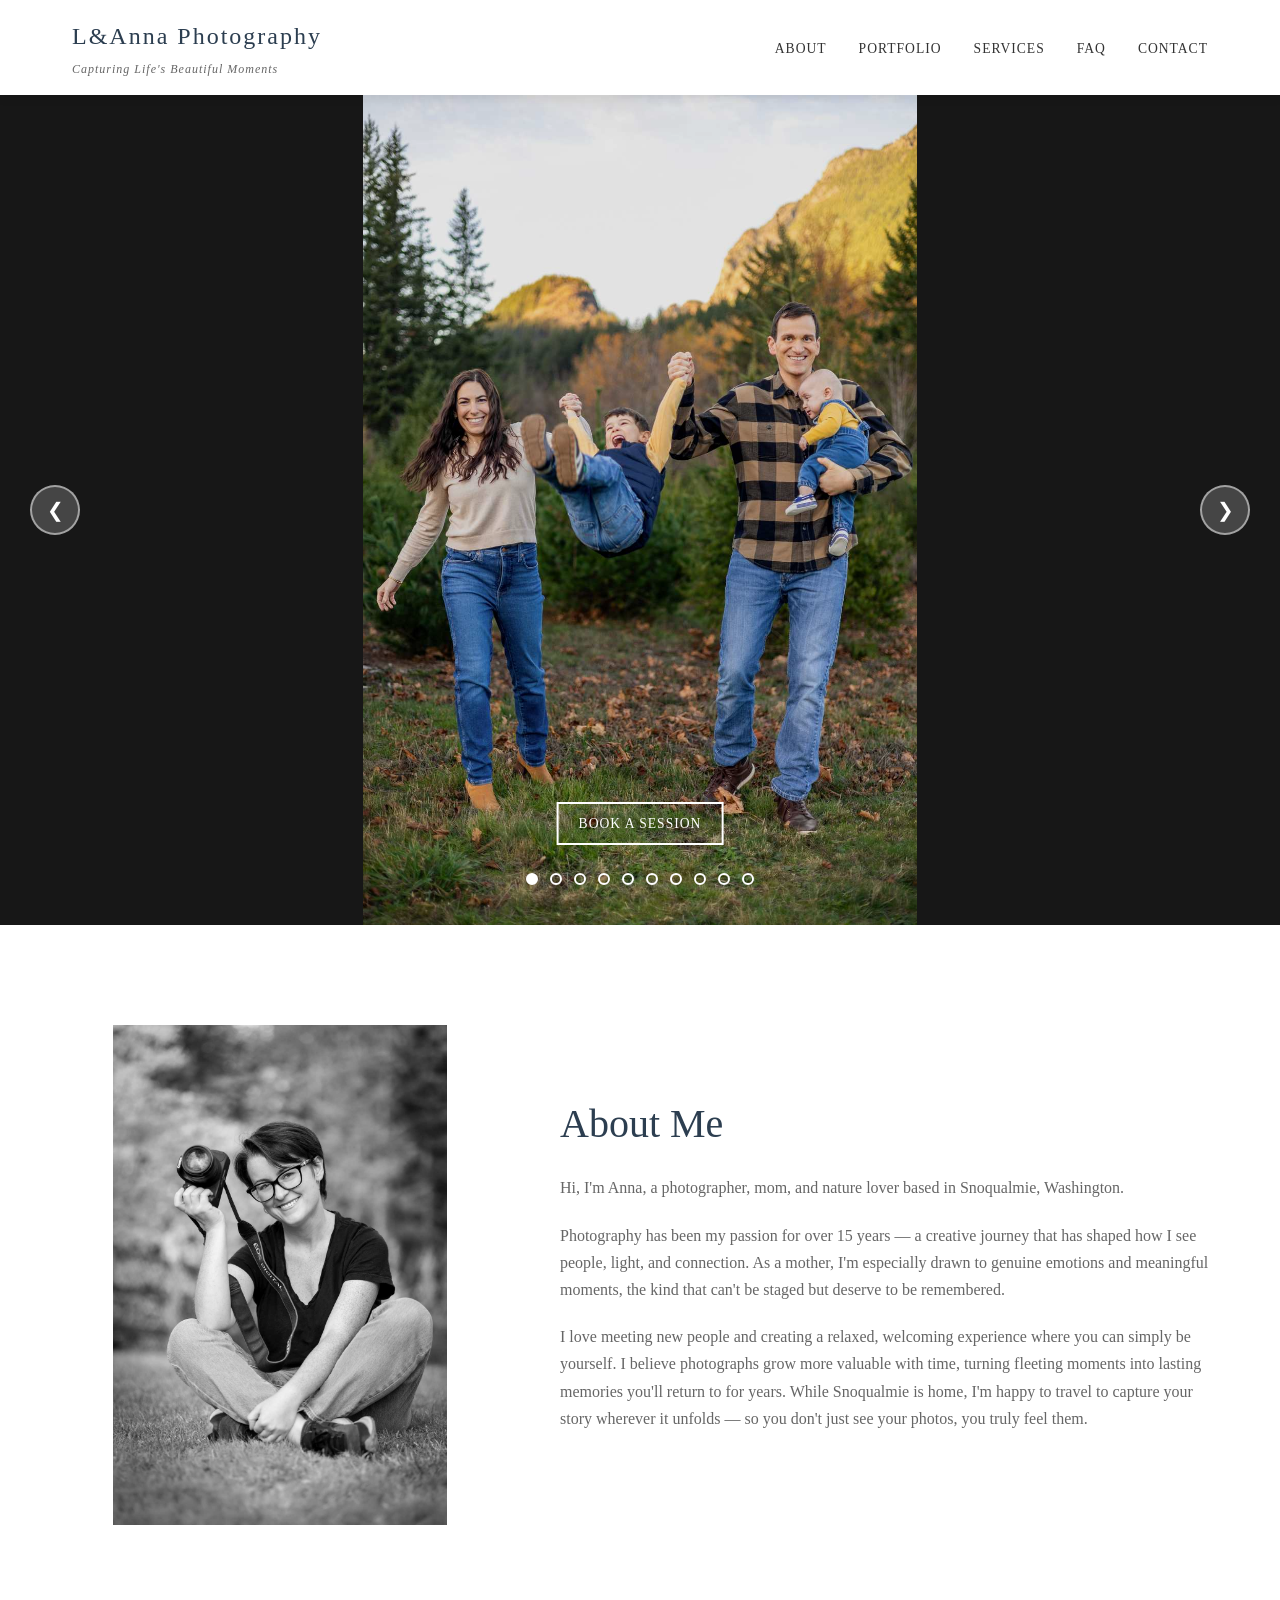
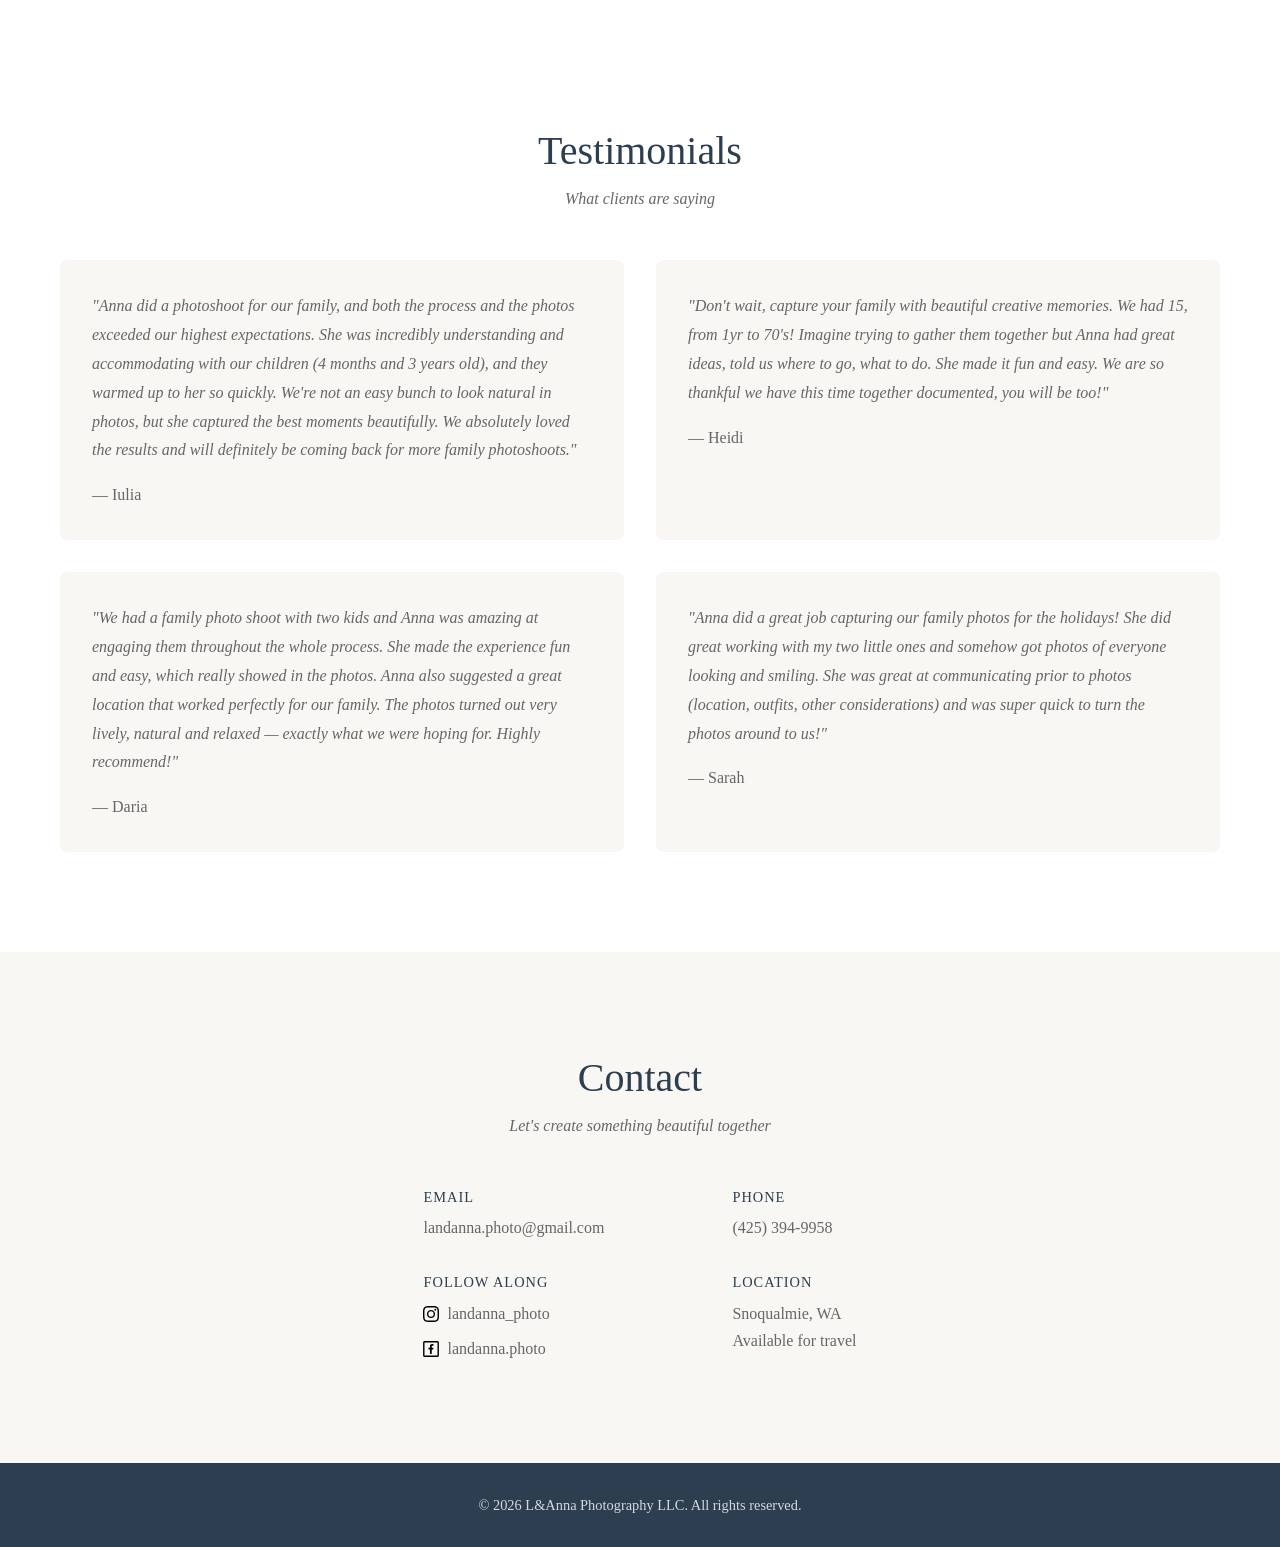
==== index.html @ 21dc5ae5 "Initial commit" ====
<!DOCTYPE html>
<html lang="en">

<head>
    <meta charset="UTF-8">
    <meta name="viewport" content="width=device-width, initial-scale=1.0">
    <title>L&Anna Photography</title>
    <link rel="stylesheet" href="styles.css">

    <meta name="description" content="L&Anna Photography specializes in capturing genuine moments and emotions through timeless portraits and event photography. Based in Snoqualmie, WA, we create a relaxed and enjoyable experience for families, couples, and individuals. Book your session today to preserve your most cherished memories with beautiful, high-quality images.">
    <meta property="og:title" content="L&Anna Photography">
    <meta property="og:description" content="Capture genuine moments and emotions through timeless portraits and event photography.">
    <meta property="og:image" content="https://www.landannaphoto.com/images/og-image.jpg">
    <meta property="og:url" content="https://www.landannaphoto.com/">
    <meta property="og:type" content="website">
</head>

<body>
    <header class="header">
        <nav class="nav">
            <div class="logo-container">
                <a href="/" class="logo">L&Anna Photography</a>
                <span class="logo-tagline">Capturing Life's Beautiful Moments</span>
            </div>
            <input type="checkbox" id="nav-toggle" class="nav-toggle">
            <label for="nav-toggle" class="nav-toggle-label">
                <span></span>
            </label>
            <ul class="nav-links">
                <li><a href="#about">About</a></li>
                <li class="has-dropdown">
                    <a href="portfolio.html">Portfolio</a>
                    <ul class="dropdown">
                        <li><a href="portfolio.html#portrait">Portrait</a></li>
                        <li><a href="portfolio.html#event">Event</a></li>
                    </ul>
                </li>
                <li><a href="services.html">Services</a></li>
                <li><a href="faq.html">FAQ</a></li>
                <li><a href="#contact">Contact</a></li>
            </ul>
        </nav>
    </header>

    <main>
        <!-- Hero Carousel Section -->
        <section class="hero">
            <div class="hero-carousel">
                <div class="hero-slide active">
                    <img src="images/carousel/carousel-010.jpg" alt="Photography">
                </div>
                <div class="hero-slide">
                    <img src="images/carousel/carousel-020.jpg" alt="Photography">
                </div>
                <div class="hero-slide">
                    <img src="images/carousel/carousel-030.jpg" alt="Photography">
                </div>
                <div class="hero-slide">
                    <img src="images/carousel/carousel-040.jpg" alt="Photography">
                </div>
                <div class="hero-slide">
                    <img src="images/carousel/carousel-050.jpg" alt="Photography">
                </div>
                <div class="hero-slide">
                    <img src="images/carousel/carousel-060.jpg" alt="Photography">
                </div>
                <div class="hero-slide">
                    <img src="images/carousel/carousel-070.jpg" alt="Photography">
                </div>
                <div class="hero-slide">
                    <img src="images/carousel/carousel-080.jpg" alt="Photography">
                </div>
                <div class="hero-slide">
                    <img src="images/carousel/carousel-090.jpg" alt="Photography">
                </div>
                <div class="hero-slide">
                    <img src="images/carousel/carousel-100.jpg" alt="Photography">
                </div>
            </div>
            <div class="hero-overlay"></div>
            <div class="hero-content">
                <a href="services.html" class="btn">Book a Session</a>
            </div>
            <button class="hero-btn hero-btn-prev" aria-label="Previous slide">&#10094;</button>
            <button class="hero-btn hero-btn-next" aria-label="Next slide">&#10095;</button>
            <div class="hero-dots"></div>
        </section>

        <!-- About Section -->
        <section id="about" class="about">
            <div class="container">
                <div class="about-content">
                    <div class="about-image">
                        <img src="images/me.jpg"
                            alt="Anna - Photographer">
                    </div>
                    <div class="about-text">
                        <h2>About Me</h2>
                        <p>Hi, I'm Anna, a photographer, mom, and nature lover based in Snoqualmie, Washington.</p>
                        <p>Photography has been my passion for over 15 years — a creative journey that has shaped how I see people,
                        light, and connection. As a mother, I'm especially drawn to genuine emotions and meaningful moments,
                        the kind that can't be staged but deserve to be remembered.</p>
                        <p>I love meeting new people and creating a relaxed, welcoming experience where you can simply be yourself.
                        I believe photographs grow more valuable with time, turning fleeting moments into lasting memories you'll
                        return to for years. While Snoqualmie is home, I'm happy to travel to capture your story wherever it
                        unfolds — so you don't just see your photos, you truly feel them.</p>
                    </div>
                </div>
            </div>
        </section>

        <!-- Testimonials Section -->
        <section class="testimonials">
            <div class="container">
                <h2>Testimonials</h2>
                <p class="section-subtitle">What clients are saying</p>
                <div class="testimonials-grid">
                    <div class="testimonial-item">
                        <p class="testimonial-text">"Anna did a photoshoot for our family, and both the process and the photos exceeded our highest expectations. She was incredibly understanding and accommodating with our children (4 months and 3 years old), and they warmed up to her so quickly. We're not an easy bunch to look natural in photos, but she captured the best moments beautifully. We absolutely loved the results and will definitely be coming back for more family photoshoots."</p>
                        <p class="testimonial-author">— Iulia</p>
                    </div>
                    <div class="testimonial-item">
                        <p class="testimonial-text">"Don't wait, capture your family with beautiful creative memories. We had 15, from 1yr to 70's! Imagine trying to gather them together but Anna had great ideas, told us where to go, what to do. She made it fun and easy. We are so thankful we have this time together documented, you will be too!"</p>
                        <p class="testimonial-author">— Heidi</p>
                    </div>
                    <div class="testimonial-item">
                        <p class="testimonial-text">"We had a family photo shoot with two kids and Anna was amazing at engaging them throughout the whole process. She made the experience fun and easy, which really showed in the photos. Anna also suggested a great location that worked perfectly for our family. The photos turned out very lively, natural and relaxed — exactly what we were hoping for. Highly recommend!"</p>
                        <p class="testimonial-author">— Daria</p>
                    </div>
                    <div class="testimonial-item">
                        <p class="testimonial-text">"Anna did a great job capturing our family photos for the holidays! She did great working with my two little ones and somehow got photos of everyone looking and smiling. She was great at communicating prior to photos (location, outfits, other considerations) and was super quick to turn the photos around to us!"</p>
                        <p class="testimonial-author">— Sarah</p>
                    </div>
                </div>
            </div>
        </section>

        <!-- Contact Section -->
        <section id="contact" class="contact">
            <div class="container">
                <h2>Contact</h2>
                <p class="section-subtitle">Let's create something beautiful together</p>

                <div class="contact-content">
                    <div class="contact-info">
                        <div class="contact-item">
                            <h4>Email</h4>
                            <p><a href="mailto:L%26Anna%20Photography%20%3Clandanna.photo@gmail.com%3E">landanna.photo@gmail.com</a></p>
                        </div>
                        <div class="contact-item">
                            <h4>Phone</h4>
                            <p>(425) 394-9958</p>
                        </div>
                        <div class="contact-item">
                            <h4>Follow Along</h4>
                            <div class="social-links">
                                <a href="https://www.instagram.com/landanna_photo" aria-label="Instagram"><img src="images/instagram-icon.svg" width="16" height="16" alt="Instagram">landanna_photo</a>
                                <a href="https://www.facebook.com/landanna.photo" aria-label="Facebook"><img src="images/facebook-icon.svg" width="16" height="16" alt="Facebook">landanna.photo</a>
                            </div>
                        </div>
                        <div class="contact-item">
                            <h4>Location</h4>
                            <p>Snoqualmie, WA</p>
                            <p>Available for travel</p>
                        </div>
                    </div>

                </div>
            </div>
        </section>
    </main>

    <footer class="footer">
        <div class="container">
            <p>&copy; 2026 L&Anna Photography LLC. All rights reserved.</p>
        </div>
    </footer>

    <script>
        // Close mobile nav when clicking a link
        document.querySelectorAll('.nav-links a').forEach(link => {
            link.addEventListener('click', () => {
                document.getElementById('nav-toggle').checked = false;
            });
        });

        // Hero Carousel functionality
        document.addEventListener('DOMContentLoaded', function () {
            const heroCarousel = document.querySelector('.hero-carousel');
            const slides = document.querySelectorAll('.hero-slide');
            const prevBtn = document.querySelector('.hero-btn-prev');
            const nextBtn = document.querySelector('.hero-btn-next');
            const dotsContainer = document.querySelector('.hero-dots');

            let currentIndex = 0;
            const totalSlides = slides.length;
            let autoPlayInterval;

            // Create dots
            slides.forEach((_, index) => {
                const dot = document.createElement('button');
                dot.classList.add('hero-dot');
                if (index === 0) dot.classList.add('active');
                dot.setAttribute('aria-label', `Go to slide ${index + 1}`);
                dot.addEventListener('click', () => goToSlide(index));
                dotsContainer.appendChild(dot);
            });

            const dots = document.querySelectorAll('.hero-dot');

            function updateCarousel() {
                slides.forEach((slide, index) => {
                    slide.classList.remove('active');
                    dots[index].classList.remove('active');
                });
                slides[currentIndex].classList.add('active');
                dots[currentIndex].classList.add('active');
            }

            function goToSlide(index) {
                currentIndex = index;
                updateCarousel();
                resetAutoPlay();
            }

            function nextSlide() {
                currentIndex = (currentIndex + 1) % totalSlides;
                updateCarousel();
            }

            function prevSlide() {
                currentIndex = (currentIndex - 1 + totalSlides) % totalSlides;
                updateCarousel();
            }

            function startAutoPlay() {
                clearInterval(autoPlayInterval);
                autoPlayInterval = setInterval(nextSlide, 4000);
            }

            function resetAutoPlay() {
                clearInterval(autoPlayInterval);
                startAutoPlay();
            }

            prevBtn.addEventListener('click', () => {
                prevSlide();
                resetAutoPlay();
            });

            nextBtn.addEventListener('click', () => {
                nextSlide();
                resetAutoPlay();
            });

            // Keyboard navigation
            document.addEventListener('keydown', (e) => {
                if (e.key === 'ArrowLeft') {
                    prevSlide();
                    resetAutoPlay();
                } else if (e.key === 'ArrowRight') {
                    nextSlide();
                    resetAutoPlay();
                }
            });

            // Touch/swipe support
            let touchStartX = 0;
            let touchEndX = 0;

            heroCarousel.addEventListener('touchstart', (e) => {
                touchStartX = e.changedTouches[0].screenX;
            });

            heroCarousel.addEventListener('touchend', (e) => {
                touchEndX = e.changedTouches[0].screenX;
                handleSwipe();
            });

            function handleSwipe() {
                const swipeThreshold = 50;
                const diff = touchStartX - touchEndX;
                if (Math.abs(diff) > swipeThreshold) {
                    if (diff > 0) {
                        nextSlide();
                    } else {
                        prevSlide();
                    }
                    resetAutoPlay();
                }
            }

            // Pause autoplay on hover
            const hero = document.querySelector('.hero');
            hero.addEventListener('mouseenter', () => clearInterval(autoPlayInterval));
            hero.addEventListener('mouseleave', () => startAutoPlay());

            // Start autoplay
            startAutoPlay();
        });
    </script>
</body>

</html>
---- styles.css ----
/* Reset and Base Styles */
*,
*::before,
*::after {
    box-sizing: border-box;
    margin: 0;
    padding: 0;
}

:root {
    --primary-color: #2c3e50;
    --secondary-color: #8b7355;
    --accent-color: #c4a77d;
    --text-color: #333;
    --text-light: #666;
    --bg-light: #f9f7f4;
    --bg-white: #fff;
    --transition: all 0.3s ease;
}

html {
    scroll-behavior: smooth;
}

body {
    font-family: 'Georgia', serif;
    line-height: 1.7;
    color: var(--text-color);
}

.container {
    max-width: 1200px;
    margin: 0 auto;
    padding: 0 20px;
}

h1,
h2,
h3,
h4 {
    font-weight: 400;
    line-height: 1.3;
}

h2 {
    font-size: 2.5rem;
    text-align: center;
    margin-bottom: 0.5rem;
    color: var(--primary-color);
}

.section-subtitle {
    text-align: center;
    color: var(--text-light);
    margin-bottom: 3rem;
    font-style: italic;
}

img {
    max-width: 100%;
    height: auto;
    display: block;
}

a {
    text-decoration: none;
    color: inherit;
}

/* Button Styles */
.btn {
    display: inline-block;
    padding: 12px 30px;
    background-color: var(--secondary-color);
    color: var(--bg-white);
    border: 2px solid var(--secondary-color);
    font-family: inherit;
    font-size: 1rem;
    cursor: pointer;
    transition: var(--transition);
    text-transform: uppercase;
    letter-spacing: 1px;
}

.btn:hover {
    background-color: transparent;
    color: var(--secondary-color);
}

.btn-outline {
    background-color: transparent;
    color: var(--secondary-color);
}

.btn-outline:hover {
    background-color: var(--secondary-color);
    color: var(--bg-white);
}

/* Header & Navigation */
.header {
    position: -webkit-sticky;
    position: sticky;
    top: 0;
    z-index: 1000;
    background-color: rgba(255, 255, 255, 0.95);
    -webkit-backdrop-filter: blur(10px);
    backdrop-filter: blur(10px);
    box-shadow: 0 2px 10px rgba(0, 0, 0, 0.1);
}

.nav {
    display: flex;
    justify-content: space-between;
    align-items: center;
    padding: 1rem 2rem;
    max-width: 1200px;
    margin: 0 auto;
}

.logo-container {
    display: flex;
    flex-direction: column;
    align-items: flex-start;
}

.logo {
    font-size: 1.5rem;
    color: var(--primary-color);
    letter-spacing: 2px;
}

.logo-tagline {
    font-size: 0.75rem;
    color: var(--text-light);
    font-style: italic;
    letter-spacing: 1px;
    margin-top: 2px;
}

.nav-links {
    display: flex;
    list-style: none;
    gap: 2rem;
}

.nav-links a {
    color: var(--text-color);
    text-transform: uppercase;
    font-size: 0.85rem;
    letter-spacing: 1px;
    transition: var(--transition);
    position: relative;
}

.nav-links a::after {
    content: '';
    position: absolute;
    bottom: -5px;
    left: 0;
    width: 0;
    height: 1px;
    background-color: var(--secondary-color);
    transition: var(--transition);
}

.nav-links a:hover::after {
    width: 100%;
}

/* Dropdown Menu */
.has-dropdown {
    position: relative;
}

.dropdown {
    display: none;
    position: absolute;
    top: 100%;
    left: 0;
    background-color: var(--bg-white);
    list-style: none;
    min-width: 140px;
    box-shadow: 0 4px 12px rgba(0, 0, 0, 0.1);
    padding: 0.5rem 0;
    z-index: 100;
}

.has-dropdown:hover .dropdown {
    display: block;
}

.dropdown li {
    padding: 0;
}

.dropdown a {
    display: block;
    padding: 0.5rem 1.25rem;
    white-space: nowrap;
}

.dropdown a::after {
    display: none;
}

/* Mobile Navigation Toggle */
.nav-toggle {
    display: none;
}

.nav-toggle-label {
    display: none;
    cursor: pointer;
    padding: 10px;
}

.nav-toggle-label span,
.nav-toggle-label span::before,
.nav-toggle-label span::after {
    display: block;
    width: 25px;
    height: 2px;
    background-color: var(--primary-color);
    position: relative;
    transition: var(--transition);
}

.nav-toggle-label span::before,
.nav-toggle-label span::after {
    content: '';
    position: absolute;
}

.nav-toggle-label span::before {
    top: -8px;
}

.nav-toggle-label span::after {
    top: 8px;
}

/* Hero Section with Carousel */
.hero {
    position: relative;
    height: calc(100vh - 70px);
    min-height: 500px;
    display: flex;
    align-items: center;
    justify-content: center;
    text-align: center;
    color: var(--bg-white);
    overflow: hidden;
    background-color: #1a1a1a;
}

.hero-carousel {
    position: absolute;
    top: 0;
    left: 0;
    width: 100%;
    height: 100%;
    z-index: 1;
}

.hero-slide {
    position: absolute;
    top: 0;
    left: 0;
    width: 100%;
    height: 100%;
    display: flex;
    align-items: center;
    justify-content: center;
    background-color: #1a1a1a;
    opacity: 0;
    transition: opacity 1s ease-in-out;
}

.hero-slide img {
    max-width: 100%;
    max-height: 100%;
    width: auto;
    height: auto;
    object-fit: contain;
}

.hero-slide.active {
    opacity: 1;
}

.hero-overlay {
    position: absolute;
    top: 0;
    left: 0;
    width: 100%;
    height: 100%;
    background: rgba(0, 0, 0, 0.1);
    z-index: 2;
}

.hero-content {
    position: absolute;
    bottom: 80px;
    left: 50%;
    transform: translateX(-50%);
    z-index: 3;
}

.hero-content .btn {
    padding: 8px 20px;
    font-size: 0.85rem;
    letter-spacing: 1px;
}

.hero-content p {
    font-size: 1.25rem;
    margin-bottom: 2rem;
    letter-spacing: 3px;
    text-transform: uppercase;
}

.hero .btn {
    background-color: transparent;
    border-color: var(--bg-white);
    color: var(--bg-white);
}

.hero .btn:hover {
    background-color: var(--bg-white);
    color: var(--primary-color);
}

.hero-btn {
    position: absolute;
    top: 50%;
    transform: translateY(-50%);
    background-color: rgba(255, 255, 255, 0.2);
    border: 2px solid rgba(255, 255, 255, 0.5);
    width: 50px;
    height: 50px;
    border-radius: 50%;
    font-size: 1.25rem;
    cursor: pointer;
    transition: var(--transition);
    color: var(--bg-white);
    z-index: 10;
    display: flex;
    align-items: center;
    justify-content: center;
}

.hero-btn:hover {
    background-color: rgba(255, 255, 255, 0.3);
    border-color: var(--bg-white);
}

.hero-btn-prev {
    left: 30px;
}

.hero-btn-next {
    right: 30px;
}

.hero-dots {
    position: absolute;
    bottom: 40px;
    left: 50%;
    transform: translateX(-50%);
    display: flex;
    gap: 12px;
    z-index: 10;
}

.hero-dot {
    width: 12px;
    height: 12px;
    border-radius: 50%;
    border: 2px solid var(--bg-white);
    background-color: transparent;
    cursor: pointer;
    transition: var(--transition);
}

.hero-dot:hover,
.hero-dot.active {
    background-color: var(--bg-white);
}

/* About Section */
.about {
    padding: 100px 0;
    background-color: var(--bg-white);
    scroll-margin-top: 100px;
}

.about-content {
    display: grid;
    grid-template-columns: 1fr 1.5fr;
    gap: 60px;
    align-items: center;
}

.about-image img {
    width: 100%;
    max-height: 500px;
    object-fit: contain;
}

.about-text h2 {
    text-align: left;
    margin-bottom: 1.5rem;
}

.about-text p {
    margin-bottom: 1.25rem;
    color: var(--text-light);
}

/* Portfolio Section */
.portfolio {
    padding: 100px 0;
    background-color: var(--bg-light);
}

.portfolio-grid {
    display: flex;
    flex-direction: column;
}

.portfolio-grid > .portfolio-row + .portfolio-row,
.portfolio-grid > .portfolio-item + .portfolio-item {
    margin-top: 8px;
}

.portfolio-row {
    display: flex;
}

.portfolio-row > .portfolio-item + .portfolio-item {
    margin-left: 8px;
}

.portfolio-item {
    position: relative;
    overflow: hidden;
}

.portfolio-item img {
    display: block;
    width: 100%;
    height: 100%;
    object-fit: cover;
    transition: transform 0.5s ease;
}

@media (max-width: 768px) {
    .portfolio-item img {
        height: auto;
        object-fit: contain;
        transition: none;
    }

    .portfolio-item:hover img {
        transform: none;
    }
}

.portfolio-overlay {
    position: absolute;
    inset: 0;
    background-color: rgba(44, 62, 80, 0.7);
    display: flex;
    align-items: center;
    justify-content: center;
    opacity: 0;
    transition: opacity 0.3s ease;
}

.portfolio-overlay span {
    color: var(--bg-white);
    font-size: 1.25rem;
    text-transform: uppercase;
    letter-spacing: 2px;
}

.portfolio-item:hover .portfolio-overlay {
    opacity: 1;
}

.portfolio-item:hover img {
    transform: scale(1.1);
}

@media (max-width: 768px) {
    .portfolio-item:hover img {
        transform: none;
    }
}

/* Services Section */
.services {
    padding: 100px 0;
    background-color: var(--bg-white);
}

.services-grid {
    display: grid;
    grid-template-columns: repeat(3, 1fr);
    gap: 30px;
}

.service-card {
    background-color: var(--bg-light);
    overflow: hidden;
    display: flex;
    flex-direction: column;
    box-shadow: 0 5px 20px rgba(0, 0, 0, 0.3);
}

.service-image img {
    width: 100%;
    height: auto;
    display: block;
}

.service-content {
    padding: 30px;
    display: flex;
    flex-direction: column;
    flex: 1;
}

.service-content .btn-outline {
    margin-top: auto;
    align-self: flex-start;
}

.service-content h3 {
    font-size: 1.5rem;
    margin-bottom: 1rem;
    color: var(--primary-color);
}

.service-content>p {
    color: var(--text-light);
    margin-bottom: 1.5rem;
}

.service-features {
    list-style: none;
    margin-bottom: 1.5rem;
}

.service-features li {
    padding: 0.5rem 0;
    padding-left: 20px;
    position: relative;
    color: var(--text-light);
    font-size: 0.95rem;
}

.service-features li::before {
    content: '✓';
    position: absolute;
    left: 0;
    color: var(--secondary-color);
}

.price {
    font-size: 1.25rem;
    color: var(--secondary-color);
    margin-bottom: 1.5rem;
    font-style: italic;
}

.price-note {
    font-size: 0.8rem;
    color: var(--text-light);
    margin-top: -1.25rem;
    margin-bottom: 1.5rem;
    padding-left: 3rem;
}

/* FAQ Section */
.faq {
    padding: 100px 0;
    background-color: var(--bg-white);
}

.faq-grid {
    display: grid;
    grid-template-columns: 1fr;
    gap: 30px;
    margin-top: 3rem;
    max-width: 800px;
    margin-left: auto;
    margin-right: auto;
}

.faq-item {
    padding: 30px;
    background-color: var(--bg-light);
    border-left: 3px solid var(--secondary-color);
}

.faq-item h4 {
    font-size: 1.1rem;
    color: var(--primary-color);
    margin-bottom: 1rem;
}

.faq-item p {
    color: var(--text-light);
    line-height: 1.7;
}

/* Testimonials Section */
.testimonials {
    padding: 100px 0;
}

.testimonials-grid {
    display: grid;
    grid-template-columns: repeat(2, 1fr);
    gap: 2rem;
}

.testimonial-item {
    padding: 2rem;
    background-color: var(--bg-light);
    border-radius: 8px;
}

.testimonial-text {
    font-style: italic;
    color: var(--text-light);
    line-height: 1.8;
    margin-bottom: 1rem;
}

.testimonial-author {
    color: var(--text-light);
}

/* Contact Section */
.contact {
    padding: 100px 0;
    background-color: var(--bg-light);
    scroll-margin-top: 100px;
}

.contact-content {
    display: block;
}

.contact-info {
    display: grid;
    grid-template-columns: repeat(2, auto);
    gap: 2rem 8rem;
    text-align: left;
    justify-content: center;
}

.contact-item h4 {
    color: var(--primary-color);
    margin-bottom: 0.5rem;
    text-transform: uppercase;
    letter-spacing: 1px;
    font-size: 0.9rem;
}

.contact-item p {
    color: var(--text-light);
}

.social-links {
    display: flex;
    flex-direction: column;
    align-items: flex-start;
}

.social-links a + a {
    margin-top: 0.5rem;
}

.social-links a {
    display: inline-flex;
    align-items: center;
    color: var(--text-light);
    transition: var(--transition);
}

.social-links a img {
    margin-right: 0.5rem;
}

/* Contact Form */
.contact-form {
    display: flex;
    flex-direction: column;
    gap: 1.5rem;
}

.form-group {
    display: flex;
    flex-direction: column;
}

.form-group label {
    margin-bottom: 0.5rem;
    color: var(--text-color);
    font-size: 0.9rem;
}

.form-group input,
.form-group select,
.form-group textarea {
    padding: 12px 15px;
    border: 1px solid #ddd;
    font-family: inherit;
    font-size: 1rem;
    transition: var(--transition);
    background-color: var(--bg-white);
}

.form-group input:focus,
.form-group select:focus,
.form-group textarea:focus {
    outline: none;
    border-color: var(--secondary-color);
}

.form-group textarea {
    resize: vertical;
    min-height: 120px;
}

/* Page Header (for subpages) */
.page-header {
    padding: 150px 20px 80px;
    text-align: center;
    background: linear-gradient(rgba(44, 62, 80, 0.85), rgba(44, 62, 80, 0.85)),
        url('images/background.jpg') center 60%/cover no-repeat;
    color: var(--bg-white);
}

.page-header h1 {
    font-size: 3rem;
    font-weight: 300;
    letter-spacing: 3px;
    margin-bottom: 0.5rem;
}

.page-header p {
    font-size: 1.1rem;
    opacity: 0.9;
    font-style: italic;
}

/* Portfolio Page Specific */
.portfolio-page {
    padding-top: 60px;
}

.portfolio-page h2 {
    margin-top: 60px;
    scroll-margin-top: 100px;
}

.portfolio-page h2:first-of-type {
    margin-top: 0;
}

/* Services Page Specific */
.services-page {
    padding-top: 60px;
}

.services-info {
    margin-top: 80px;
    padding-top: 60px;
    border-top: 1px solid #ddd;
}

.services-info h2 {
    margin-bottom: 2rem;
}

.info-grid {
    display: grid;
    grid-template-columns: repeat(2, 1fr);
    gap: 40px;
}

.info-item h4 {
    color: var(--primary-color);
    margin-bottom: 0.5rem;
    font-size: 1.1rem;
}

.info-item p {
    color: var(--text-light);
}

.info-item ul {
    color: var(--text-light);
    margin-left: 1.5rem;
}

/* CTA Section */
.cta-section {
    text-align: center;
    padding: 80px 0 20px;
}

.cta-section h3 {
    font-size: 1.75rem;
    color: var(--primary-color);
    margin-bottom: 0.5rem;
}

.cta-section p {
    color: var(--text-light);
    margin-bottom: 1.5rem;
    font-style: italic;
}

/* Footer */
.footer {
    padding: 30px 0;
    background-color: var(--primary-color);
    color: var(--bg-white);
    text-align: center;
}

.footer p {
    font-size: 0.9rem;
    opacity: 0.8;
}

/* Responsive Design */
@media (max-width: 992px) {
    .services-grid {
        grid-template-columns: 1fr;
        max-width: 500px;
        margin: 0 auto;
    }

    .about-content {
        grid-template-columns: 1fr;
    }

    .about-text h2 {
        text-align: center;
    }

    .about-image img {
        max-width: 400px;
        margin: 0 auto;
    }

    .contact-info {
        grid-template-columns: repeat(2, 1fr);
    }

    .social-links {
        justify-content: center;
    }
}

@media (max-width: 768px) {
    h2 {
        font-size: 2rem;
    }

    .nav-toggle-label {
        display: block;
    }

    .nav {
        position: relative;
    }

    .nav-links {
        position: absolute;
        top: 100%;
        left: 0;
        right: 0;
        background-color: var(--bg-white);
        flex-direction: column;
        align-items: center;
        padding: 0;
        max-height: 0;
        overflow: hidden;
        transition: max-height 0.3s ease, padding 0.3s ease;
        z-index: 1001;
    }

    .nav-toggle:checked~.nav-links {
        max-height: 100vh;
        padding: 0.1rem 0;
    }

    .nav-links > li {
        padding: 0.1rem 0;
        width: 140px;
    }

    .has-dropdown {
        display: block;
    }

    .dropdown {
        position: static;
        box-shadow: none;
        padding: 0;
        min-width: 0;
    }

    .has-dropdown .dropdown {
        display: block;
    }

    .dropdown li {
        list-style: disc;
        margin-left: 2rem;
    }

    .dropdown a {
        display: inline;
        padding: 0;
        font-size: 0.8rem;
    }

    .hero-content h1 {
        font-size: 2rem;
        padding: 0 20px;
    }

    .hero-content p {
        font-size: 1rem;
    }

    .about,
    .portfolio,
    .services,
    .contact,
    .faq {
        padding: 60px 0;
    }

    .faq-grid {
        grid-template-columns: 1fr;
        gap: 20px;
    }

    .hero-btn {
        width: 40px;
        height: 40px;
        font-size: 1rem;
    }

    .hero-btn-prev {
        left: 15px;
    }

    .hero-btn-next {
        right: 15px;
    }

    .testimonials-grid {
        grid-template-columns: 1fr;
    }

    .contact-info {
        grid-template-columns: 1fr;
    }

    .hero-dots {
        bottom: 30px;
    }
}

@media (max-width: 480px) {
    .hero-content h1 {
        font-size: 1.75rem;
    }

    .nav {
        padding: 1rem;
    }

    .logo {
        font-size: 1.25rem;
    }

    .page-header {
        padding: 120px 20px 60px;
    }

    .page-header h1 {
        font-size: 2rem;
    }

    .info-grid {
        grid-template-columns: 1fr;
    }

    .hero-btn {
        width: 35px;
        height: 35px;
        font-size: 0.9rem;
    }

    .hero-btn-prev {
        left: 10px;
    }

    .hero-btn-next {
        right: 10px;
    }

    .hero-dot {
        width: 10px;
        height: 10px;
    }

    .hero-dots {
        bottom: 25px;
        gap: 8px;
    }
}

/* Booking Modal */
.modal {
    display: none;
    position: fixed;
    top: 0;
    left: 0;
    width: 100%;
    height: 100%;
    background-color: rgba(0, 0, 0, 0.6);
    z-index: 2000;
    align-items: center;
    justify-content: center;
    padding: 20px;
}

.modal.active {
    display: flex;
}

.modal-content {
    background-color: var(--bg-white);
    max-width: 600px;
    width: 100%;
    max-height: 90vh;
    overflow-y: auto;
    padding: 40px;
    position: relative;
    border-radius: 4px;
}

.modal-close {
    position: absolute;
    top: 15px;
    right: 20px;
    background: none;
    border: none;
    font-size: 2rem;
    cursor: pointer;
    color: var(--text-light);
    line-height: 1;
}

.modal-close:hover {
    color: var(--primary-color);
}

.modal-content h2 {
    text-align: left;
    margin-bottom: 0.5rem;
    font-size: 1.75rem;
}

.modal-content #modal-service-name {
    color: var(--secondary-color);
    font-style: italic;
    margin-bottom: 2rem;
}

.contract-section {
    margin-bottom: 2rem;
}

.contract-toggle {
    display: flex;
    justify-content: space-between;
    align-items: center;
    width: 100%;
    padding: 15px;
    background-color: var(--bg-light);
    border: 1px solid #ddd;
    cursor: pointer;
    font-family: inherit;
    font-size: 1rem;
    color: var(--primary-color);
    transition: var(--transition);
}

.contract-toggle:hover {
    background-color: #f0ede8;
}

.toggle-icon {
    transition: transform 0.3s ease;
}

.contract-toggle[aria-expanded="true"] .toggle-icon {
    transform: rotate(180deg);
}

.contract-content {
    border: 1px solid #ddd;
    border-top: none;
    padding: 20px;
    background-color: var(--bg-light);
}

.contract-content h4 {
    margin-bottom: 1rem;
    color: var(--primary-color);
}

.contract-content p {
    font-size: 0.9rem;
    color: var(--text-light);
    margin-bottom: 1rem;
    line-height: 1.6;
}

.contract-content p:last-child {
    margin-bottom: 0;
}

.agreement-section {
    text-align: center;
}

.agreement-text {
    font-style: italic;
    color: var(--text-light);
    margin-bottom: 1.5rem;
}

.agreement-section .btn {
    display: inline-block;
}
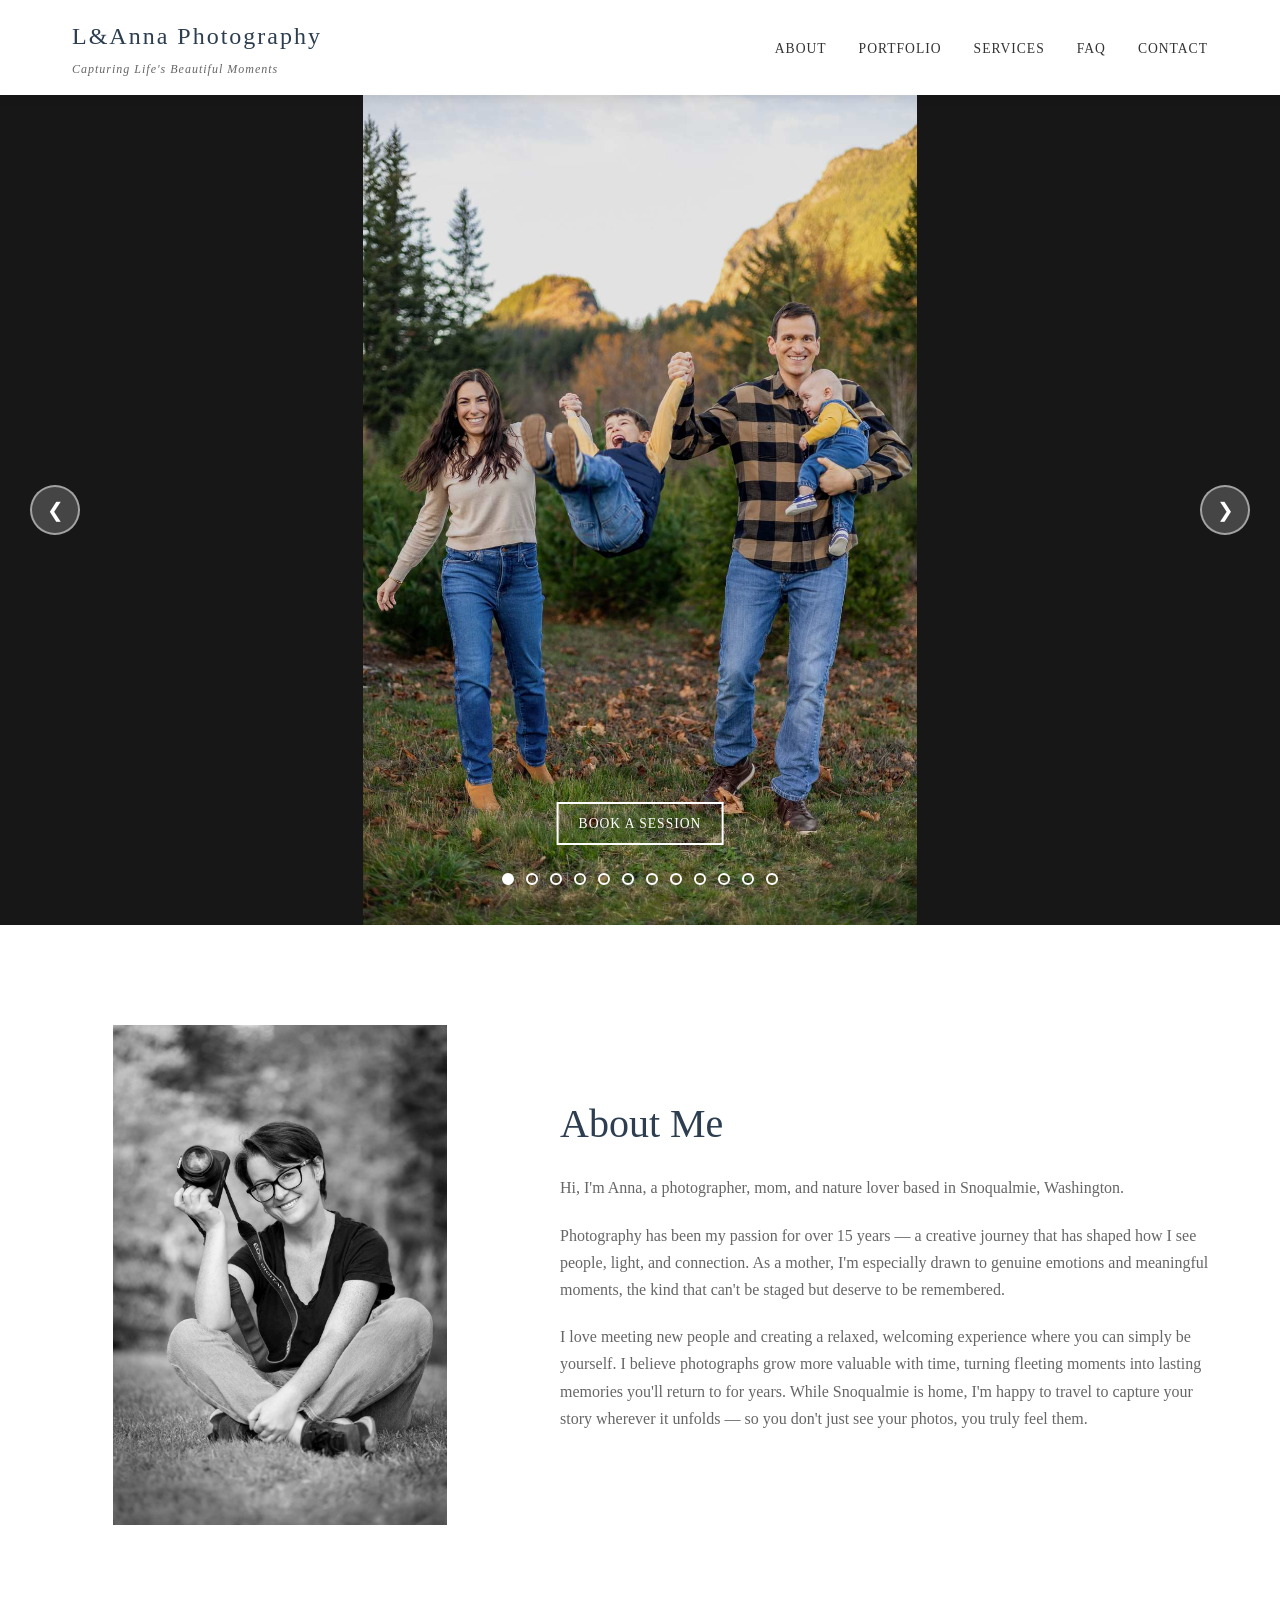
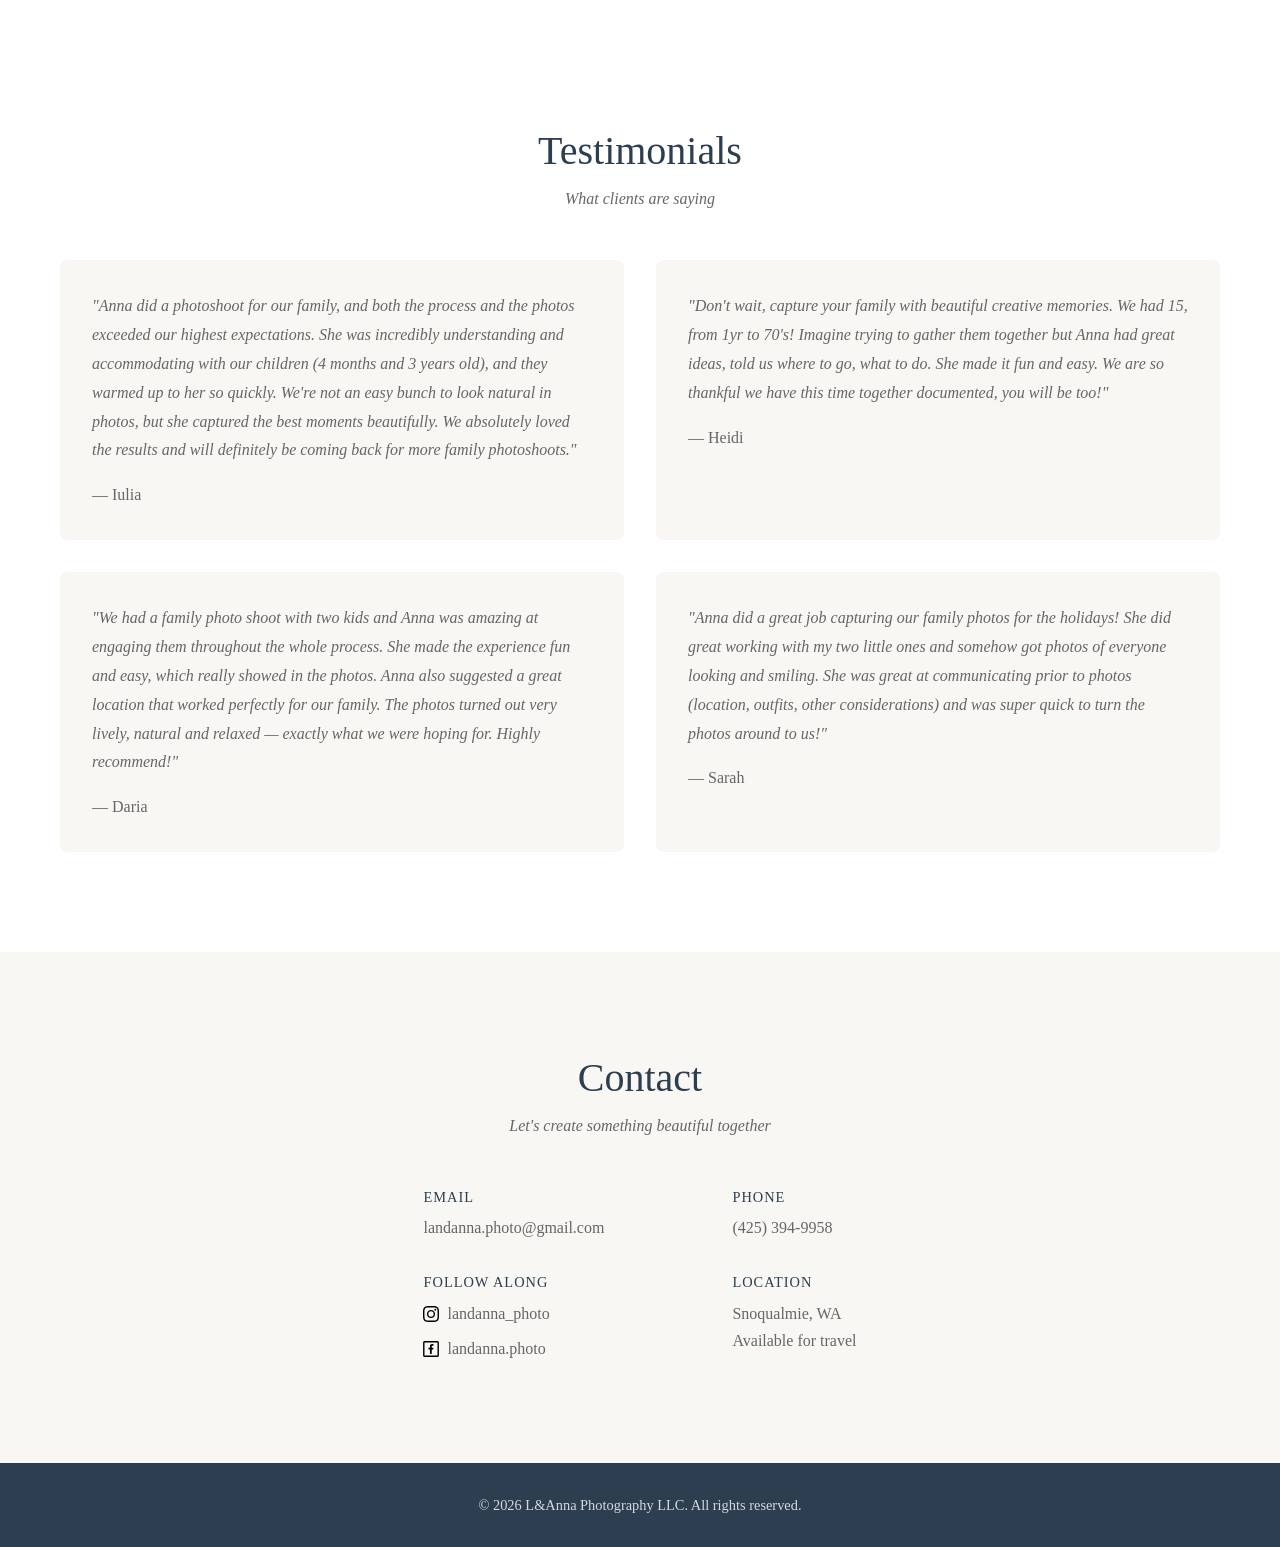
==== commit 7318bd2e: "Initial commit" ====
--- a/index.html
+++ b/index.html
@@ -31,7 +31,8 @@
                 <li class="has-dropdown">
                     <a href="portfolio.html">Portfolio</a>
                     <ul class="dropdown">
-                        <li><a href="portfolio.html#portrait">Portrait</a></li>
+                        <li><a href="portfolio.html#natural-light">Natural Light</a></li>
+                        <li><a href="portfolio.html#studio">Children Studio</a></li>
                         <li><a href="portfolio.html#event">Event</a></li>
                     </ul>
                 </li>
@@ -50,7 +51,19 @@
                     <img src="images/carousel/carousel-010.jpg" alt="Photography">
                 </div>
                 <div class="hero-slide">
-                    <img src="images/carousel/carousel-020.jpg" alt="Photography">
+                    <img src="images/carousel/carousel-013.jpg" alt="Photography">
+                </div>
+                <div class="hero-slide">
+                    <img src="images/carousel/carousel-015.jpg" alt="Photography">
+                </div>
+                <div class="hero-slide">
+                    <img src="images/carousel/carousel-017.jpg" alt="Photography">
+                </div>
+                <div class="hero-slide">
+                    <img src="images/carousel/carousel-019.jpg" alt="Photography">
+                </div>
+                <div class="hero-slide">
+                    <img src="images/carousel/carousel-022.jpg" alt="Photography">
                 </div>
                 <div class="hero-slide">
                     <img src="images/carousel/carousel-030.jpg" alt="Photography">
@@ -62,19 +75,13 @@
                     <img src="images/carousel/carousel-050.jpg" alt="Photography">
                 </div>
                 <div class="hero-slide">
-                    <img src="images/carousel/carousel-060.jpg" alt="Photography">
-                </div>
-                <div class="hero-slide">
-                    <img src="images/carousel/carousel-070.jpg" alt="Photography">
+                    <img src="images/carousel/carousel-062.jpg" alt="Photography">
                 </div>
                 <div class="hero-slide">
                     <img src="images/carousel/carousel-080.jpg" alt="Photography">
                 </div>
                 <div class="hero-slide">
                     <img src="images/carousel/carousel-090.jpg" alt="Photography">
-                </div>
-                <div class="hero-slide">
-                    <img src="images/carousel/carousel-100.jpg" alt="Photography">
                 </div>
             </div>
             <div class="hero-overlay"></div>
@@ -177,11 +184,17 @@
     </footer>
 
     <script>
-        // Close mobile nav when clicking a link
+        // Close mobile nav when clicking a link or clicking outside
+        const navToggle = document.getElementById('nav-toggle');
         document.querySelectorAll('.nav-links a').forEach(link => {
             link.addEventListener('click', () => {
-                document.getElementById('nav-toggle').checked = false;
-            });
+                navToggle.checked = false;
+            });
+        });
+        document.addEventListener('click', e => {
+            if (navToggle.checked && !e.target.closest('.nav')) {
+                navToggle.checked = false;
+            }
         });
 
         // Hero Carousel functionality
